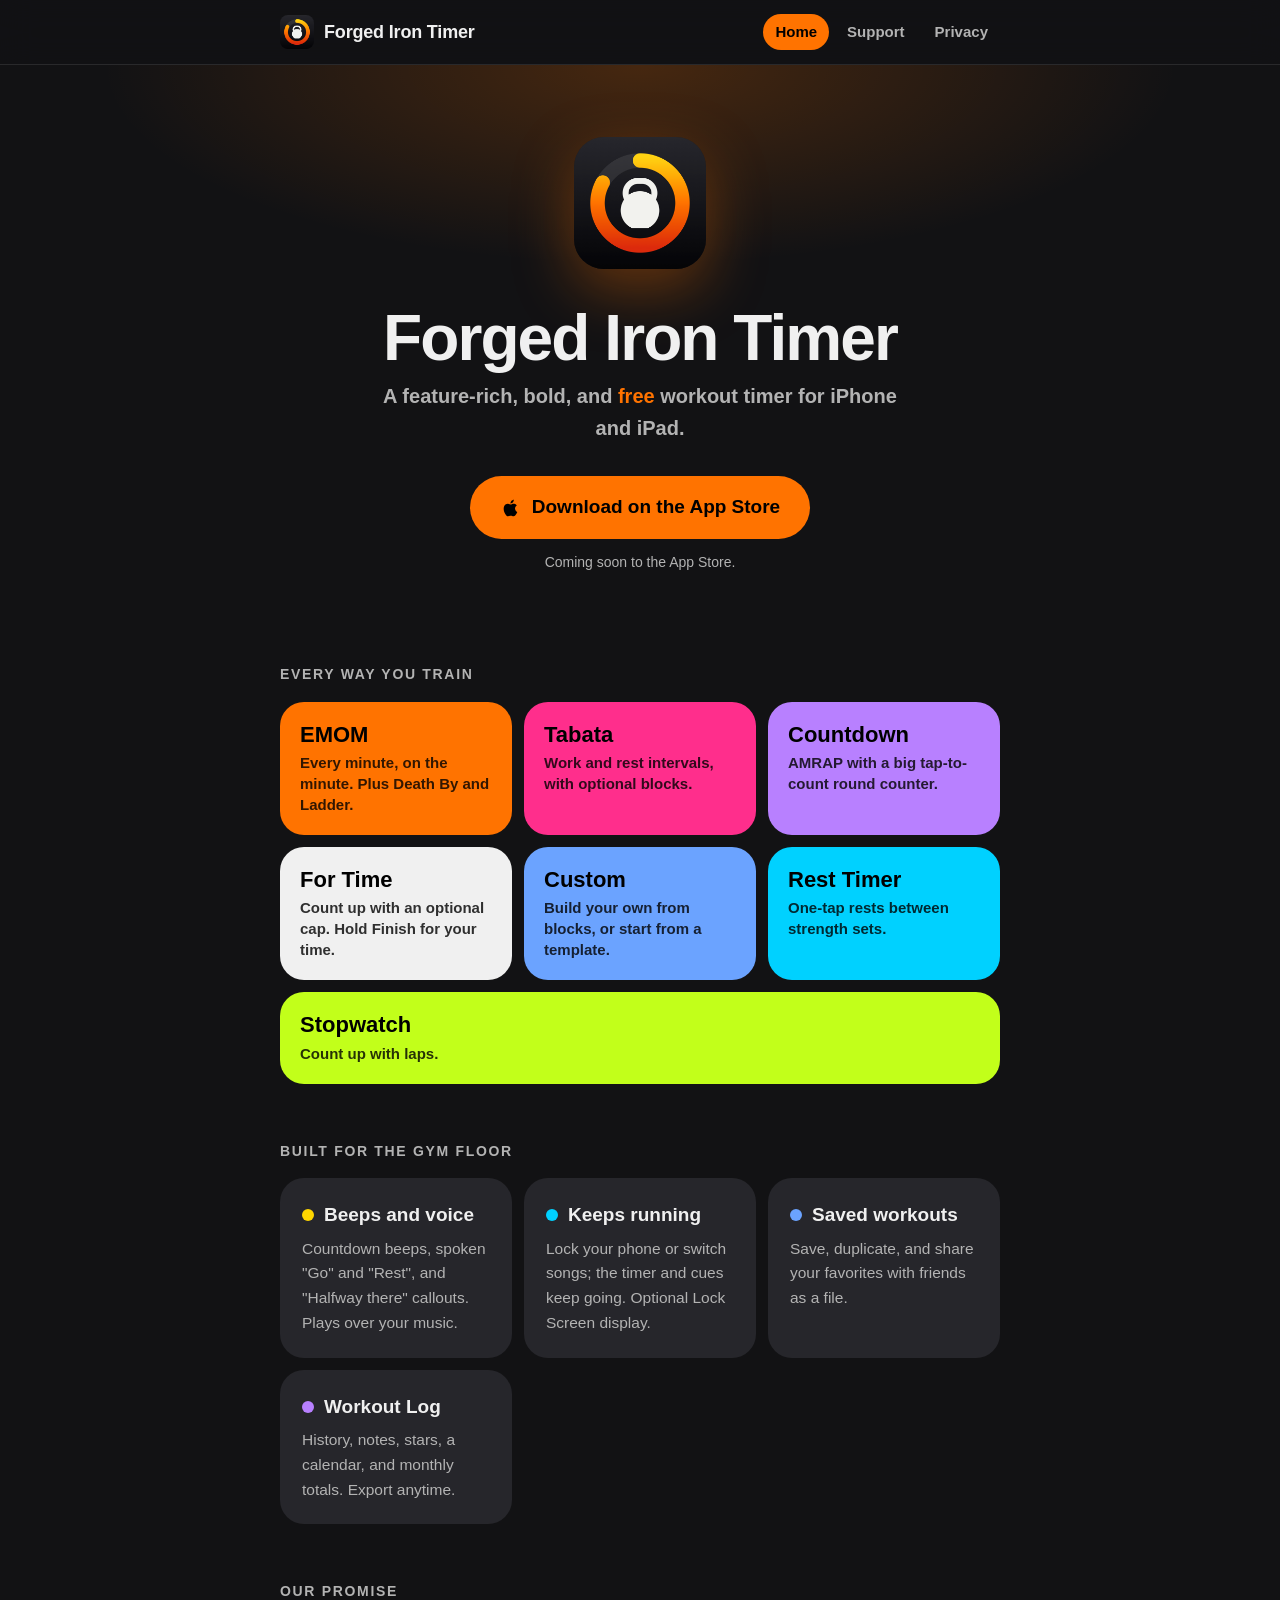
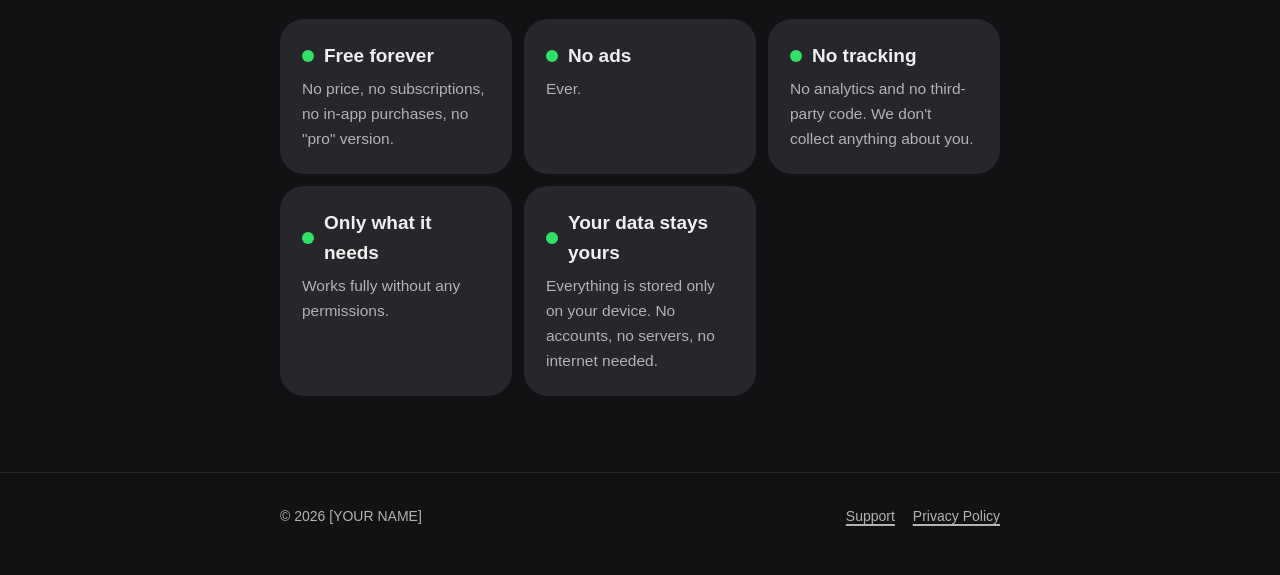
==== index.html @ dd50a9f7 "Add files via upload" ====
<!DOCTYPE html>
<html lang="en">
<head>
    <meta charset="utf-8">
    <meta name="viewport" content="width=device-width, initial-scale=1">
    <title>Forged Iron Timer — a bold, free workout timer for iPhone and iPad</title>
    <meta name="description" content="EMOM, Tabata, AMRAP, For Time, custom workouts, a rest timer, and a stopwatch. Free forever, no ads, no tracking.">
    <meta name="theme-color" content="#121214">
    <link rel="icon" href="favicon.png">
    <link rel="apple-touch-icon" href="apple-touch-icon.png">
    <link rel="stylesheet" href="style.css">
</head>
<body>
    <header class="site-header">
        <div class="wrap">
            <a class="brand" href="./"><img src="icon.png" alt=""><span>Forged Iron Timer</span></a>
            <nav class="site-nav">
                <a href="./" aria-current="page">Home</a>
                <a href="support.html">Support</a>
                <a href="privacy.html">Privacy</a>
            </nav>
        </div>
    </header>

    <main>
        <div class="hero">
            <div class="wrap">
                <img class="app-icon" src="icon.png" alt="Forged Iron Timer app icon">
                <h1>Forged Iron Timer</h1>
                <p class="tagline">A feature-rich, bold, and <strong>free</strong> workout timer for iPhone and iPad.</p>
                <!-- Replace [APP STORE LINK] once the app is live, and remove the "coming soon" line. -->
                <a class="button" href="[APP STORE LINK]">
                    <svg viewBox="0 0 24 24" fill="currentColor" aria-hidden="true"><path d="M16.37 12.6c-.02-2.3 1.88-3.4 1.96-3.46-1.07-1.56-2.73-1.78-3.32-1.8-1.41-.14-2.76.83-3.48.83-.72 0-1.82-.81-3-.79-1.54.02-2.97.9-3.76 2.28-1.61 2.79-.41 6.91 1.15 9.17.77 1.1 1.68 2.34 2.87 2.3 1.15-.05 1.59-.75 2.98-.75 1.39 0 1.78.75 3 .72 1.24-.02 2.02-1.12 2.78-2.23.88-1.28 1.24-2.52 1.26-2.58-.03-.01-2.42-.93-2.44-3.69zM14.1 5.86c.63-.77 1.06-1.83.94-2.89-.91.04-2.02.61-2.67 1.37-.58.67-1.1 1.76-.96 2.8 1.02.08 2.06-.52 2.69-1.28z"/></svg>
                    Download on the App Store
                </a>
                <p class="coming-soon">Coming soon to the App Store.</p>
            </div>
        </div>

        <div class="wrap">
            <section>
                <p class="section-label">Every way you train</p>
                <div class="modes">
                    <div class="mode emom">
                        <h3>EMOM</h3>
                        <p>Every minute, on the minute. Plus Death By and Ladder.</p>
                    </div>
                    <div class="mode tabata">
                        <h3>Tabata</h3>
                        <p>Work and rest intervals, with optional blocks.</p>
                    </div>
                    <div class="mode amrap">
                        <h3>Countdown</h3>
                        <p>AMRAP with a big tap-to-count round counter.</p>
                    </div>
                    <div class="mode fortime">
                        <h3>For Time</h3>
                        <p>Count up with an optional cap. Hold Finish for your time.</p>
                    </div>
                    <div class="mode custom">
                        <h3>Custom</h3>
                        <p>Build your own from blocks, or start from a template.</p>
                    </div>
                    <div class="mode rest">
                        <h3>Rest Timer</h3>
                        <p>One-tap rests between strength sets.</p>
                    </div>
                    <div class="mode stopwatch">
                        <h3>Stopwatch</h3>
                        <p>Count up with laps.</p>
                    </div>
                </div>
            </section>

            <section>
                <p class="section-label">Built for the gym floor</p>
                <div class="cards">
                    <div class="card">
                        <h3><span class="dot ready"></span>Beeps and voice</h3>
                        <p>Countdown beeps, spoken "Go" and "Rest", and "Halfway there" callouts. Plays over your music.</p>
                    </div>
                    <div class="card">
                        <h3><span class="dot volt"></span>Keeps running</h3>
                        <p>Lock your phone or switch songs; the timer and cues keep going. Optional Lock Screen display.</p>
                    </div>
                    <div class="card">
                        <h3><span class="dot steel"></span>Saved workouts</h3>
                        <p>Save, duplicate, and share your favorites with friends as a file.</p>
                    </div>
                    <div class="card">
                        <h3><span class="dot surge"></span>Workout Log</h3>
                        <p>History, notes, stars, a calendar, and monthly totals. Export anytime.</p>
                    </div>
                </div>
            </section>

            <section>
                <p class="section-label">Our promise</p>
                <div class="cards">
                    <div class="card">
                        <h3><span class="dot done"></span>Free forever</h3>
                        <p>No price, no subscriptions, no in-app purchases, no "pro" version.</p>
                    </div>
                    <div class="card">
                        <h3><span class="dot done"></span>No ads</h3>
                        <p>Ever.</p>
                    </div>
                    <div class="card">
                        <h3><span class="dot done"></span>No tracking</h3>
                        <p>No analytics and no third-party code. We don't collect anything about you.</p>
                    </div>
                    <div class="card">
                        <h3><span class="dot done"></span>Only what it needs</h3>
                        <p>Works fully without any permissions.</p>
                    </div>
                    <div class="card">
                        <h3><span class="dot done"></span>Your data stays yours</h3>
                        <p>Everything is stored only on your device. No accounts, no servers, no internet needed.</p>
                    </div>
                </div>
            </section>
        </div>
    </main>

    <footer class="site-footer">
        <div class="wrap">
            <span>© 2026 [YOUR NAME]</span>
            <nav>
                <a href="support.html">Support</a>
                <a href="privacy.html">Privacy Policy</a>
            </nav>
        </div>
    </footer>
</body>
</html>
---- style.css ----
/* Forged Iron Timer website.
   Colors match Shared/Theme.swift in the app. No web fonts, scripts, or outside
   requests, so the site keeps the app's no-tracking promise too. */

:root {
    --background: #121214;
    --surface: #26262b;
    --surface-raised: #2f2f35;
    --text: #f0f0f0;
    --muted: #b3b3b3;
    --line: rgba(255, 255, 255, 0.1);

    --forge: #ff7300;   /* EMOM, accent */
    --volt: #00d1ff;
    --blaze: #ff2e8c;   /* Tabata */
    --surge: #b880ff;   /* Countdown */
    --chalk: #f0f0f0;   /* For Time */
    --steel: #6ba3ff;   /* Custom */
    --lime: #c2ff1a;
    --ready: #ffd600;
    --done: #33e066;

    --radius: 24px;
    --width: 760px;
    --font: ui-rounded, "SF Pro Rounded", -apple-system, BlinkMacSystemFont, "Segoe UI", Roboto, sans-serif;
    color-scheme: dark;
}

* { box-sizing: border-box; }

html { -webkit-text-size-adjust: 100%; }

body {
    margin: 0;
    background: var(--background);
    color: var(--text);
    font-family: var(--font);
    font-size: 17px;
    line-height: 1.6;
}

a { color: var(--forge); text-decoration-thickness: 2px; text-underline-offset: 3px; }
a:hover { color: var(--ready); }

.wrap { max-width: var(--width); margin: 0 auto; padding: 0 20px; }

/* ---------- Header ---------- */

.site-header {
    position: sticky;
    top: 0;
    z-index: 10;
    background: rgba(18, 18, 20, 0.85);
    backdrop-filter: blur(16px);
    -webkit-backdrop-filter: blur(16px);
    border-bottom: 1px solid var(--line);
}

.site-header .wrap {
    display: flex;
    align-items: center;
    justify-content: space-between;
    height: 64px;
}

.brand {
    display: flex;
    align-items: center;
    gap: 10px;
    color: var(--text);
    font-weight: 900;
    font-size: 18px;
    letter-spacing: -0.01em;
    text-decoration: none;
}

.brand img { width: 34px; height: 34px; border-radius: 8px; }
.brand:hover { color: var(--text); }

.site-nav { display: flex; gap: 6px; }

.site-nav a {
    color: var(--muted);
    font-weight: 700;
    font-size: 15px;
    text-decoration: none;
    padding: 6px 12px;
    border-radius: 999px;
}

.site-nav a:hover { color: var(--text); background: var(--surface); }
.site-nav a[aria-current="page"] { color: #000; background: var(--forge); }

/* ---------- Hero ---------- */

.hero {
    text-align: center;
    padding: 72px 0 48px;
    background:
        radial-gradient(ellipse 60% 50% at 50% 0%, rgba(255, 115, 0, 0.22), transparent 70%);
}

.hero .app-icon {
    width: 132px;
    height: 132px;
    border-radius: 30px;
    box-shadow: 0 20px 60px rgba(255, 115, 0, 0.35);
}

.hero h1 {
    margin: 28px 0 8px;
    font-size: clamp(40px, 9vw, 64px);
    font-weight: 900;
    line-height: 1.05;
    letter-spacing: -0.03em;
}

.hero .tagline {
    margin: 0 auto;
    max-width: 520px;
    color: var(--muted);
    font-size: 20px;
    font-weight: 600;
}

.hero .tagline strong { color: var(--forge); }

.button {
    display: inline-flex;
    align-items: center;
    gap: 10px;
    margin-top: 32px;
    padding: 16px 30px;
    border-radius: 999px;
    background: var(--forge);
    color: #000;
    font-size: 19px;
    font-weight: 900;
    text-decoration: none;
    transition: transform 0.15s ease;
}

.button:hover { color: #000; transform: scale(1.04); }
.button svg { width: 22px; height: 22px; }

.coming-soon { margin-top: 12px; color: var(--muted); font-size: 14px; }

/* ---------- Page title (privacy, support) ---------- */

.page-title { padding: 56px 0 8px; }

.page-title .eyebrow {
    color: var(--forge);
    font-size: 14px;
    font-weight: 900;
    letter-spacing: 0.12em;
    text-transform: uppercase;
}

.page-title h1 {
    margin: 6px 0 6px;
    font-size: clamp(34px, 7vw, 48px);
    font-weight: 900;
    line-height: 1.1;
    letter-spacing: -0.02em;
}

.page-title .updated { color: var(--muted); margin: 0; }

/* ---------- Sections ---------- */

section { padding: 28px 0; }

h2 {
    margin: 0 0 14px;
    font-size: 26px;
    font-weight: 900;
    letter-spacing: -0.01em;
}

.section-label {
    margin: 0 0 16px;
    color: var(--muted);
    font-size: 14px;
    font-weight: 900;
    letter-spacing: 0.12em;
    text-transform: uppercase;
}

/* Bright mode tiles with black text, like the app's home screen. */
.modes {
    display: grid;
    grid-template-columns: repeat(auto-fit, minmax(220px, 1fr));
    gap: 12px;
}

.mode {
    padding: 20px;
    border-radius: var(--radius);
    color: #000;
}

.mode h3 { margin: 0 0 4px; font-size: 22px; font-weight: 900; line-height: 1.2; }
.mode p { margin: 0; font-size: 15px; font-weight: 600; line-height: 1.4; opacity: 0.8; }

.mode.emom { background: var(--forge); }
.mode.tabata { background: var(--blaze); }
.mode.amrap { background: var(--surge); }
.mode.fortime { background: var(--chalk); }
.mode.custom { background: var(--steel); }
.mode.rest { background: var(--volt); }
.mode.stopwatch { background: var(--lime); grid-column: 1 / -1; } /* Fills the last row instead of sitting alone. */

/* Dark cards for features, promises, and policy sections. */
.cards {
    display: grid;
    grid-template-columns: repeat(auto-fit, minmax(220px, 1fr));
    gap: 12px;
}

.card {
    padding: 22px;
    border-radius: var(--radius);
    background: var(--surface);
}

.card h3 {
    display: flex;
    align-items: center;
    gap: 10px;
    margin: 0 0 6px;
    font-size: 19px;
    font-weight: 900;
}

.card p { margin: 0; color: var(--muted); font-size: 15.5px; }

.dot {
    flex: none;
    width: 12px;
    height: 12px;
    border-radius: 50%;
    background: var(--forge);
}

.dot.done { background: var(--done); }
.dot.volt { background: var(--volt); }
.dot.blaze { background: var(--blaze); }
.dot.surge { background: var(--surge); }
.dot.steel { background: var(--steel); }
.dot.ready { background: var(--ready); }

/* The highlighted "short version" box. */
.callout {
    margin: 24px 0 8px;
    padding: 26px;
    border-radius: var(--radius);
    background: linear-gradient(135deg, rgba(51, 224, 102, 0.2), rgba(51, 224, 102, 0.05));
    border: 1px solid rgba(51, 224, 102, 0.4);
}

.callout h2 { color: var(--done); font-size: 22px; margin-bottom: 8px; }
.callout p { margin: 0; font-size: 19px; font-weight: 700; }

/* Long-form text (privacy policy). */
.prose section { border-top: 1px solid var(--line); }
.prose section:first-of-type { border-top: 0; }
.prose p, .prose li { color: #d6d6d6; }
.prose strong { color: var(--text); }
.prose ul { padding-left: 22px; }

/* ---------- Support ---------- */

.contact {
    display: flex;
    flex-wrap: wrap;
    align-items: center;
    justify-content: space-between;
    gap: 16px;
    margin: 24px 0 8px;
    padding: 26px;
    border-radius: var(--radius);
    background: var(--forge);
    color: #000;
}

.contact h2 { margin: 0 0 4px; font-size: 24px; }
.contact p { margin: 0; font-weight: 600; }

.contact a.email {
    padding: 12px 22px;
    border-radius: 999px;
    background: #000;
    color: var(--forge);
    font-weight: 900;
    text-decoration: none;
    word-break: break-all;
}

.contact a.email:hover { color: var(--ready); }

.checklist { list-style: none; margin: 0; padding: 0; display: grid; gap: 10px; }

.checklist li {
    display: flex;
    gap: 12px;
    align-items: baseline;
    padding: 14px 18px;
    border-radius: 16px;
    background: var(--surface);
}

.checklist li::before { content: "✓"; color: var(--done); font-weight: 900; }

.faq { display: grid; gap: 10px; }

.faq details {
    border-radius: 18px;
    background: var(--surface);
    overflow: hidden;
}

.faq summary {
    display: flex;
    justify-content: space-between;
    align-items: center;
    gap: 16px;
    padding: 18px 22px;
    font-size: 17.5px;
    font-weight: 800;
    cursor: pointer;
    list-style: none;
}

.faq summary::-webkit-details-marker { display: none; }

.faq summary::after {
    content: "+";
    flex: none;
    display: grid;
    place-items: center;
    width: 30px;
    height: 30px;
    border-radius: 50%;
    background: var(--forge);
    color: #000;
    font-size: 22px;
    font-weight: 900;
    line-height: 1;
    transition: transform 0.2s ease;
}

.faq details[open] summary::after { transform: rotate(45deg); }
.faq details[open] summary { background: var(--surface-raised); }
.faq details p { margin: 0; padding: 16px 22px 20px; color: #d6d6d6; }

/* ---------- Footer ---------- */

.site-footer {
    margin-top: 48px;
    padding: 32px 0 48px;
    border-top: 1px solid var(--line);
    color: var(--muted);
    font-size: 14px;
}

.site-footer .wrap {
    display: flex;
    flex-wrap: wrap;
    justify-content: space-between;
    gap: 12px;
}

.site-footer a { color: var(--muted); }
.site-footer a:hover { color: var(--text); }
.site-footer nav { display: flex; gap: 18px; }

@media (max-width: 520px) {
    .site-header .brand span { display: none; }
    .hero { padding-top: 48px; }
    .contact { flex-direction: column; align-items: flex-start; }
}

@media (prefers-reduced-motion: reduce) {
    * { transition: none !important; }
}
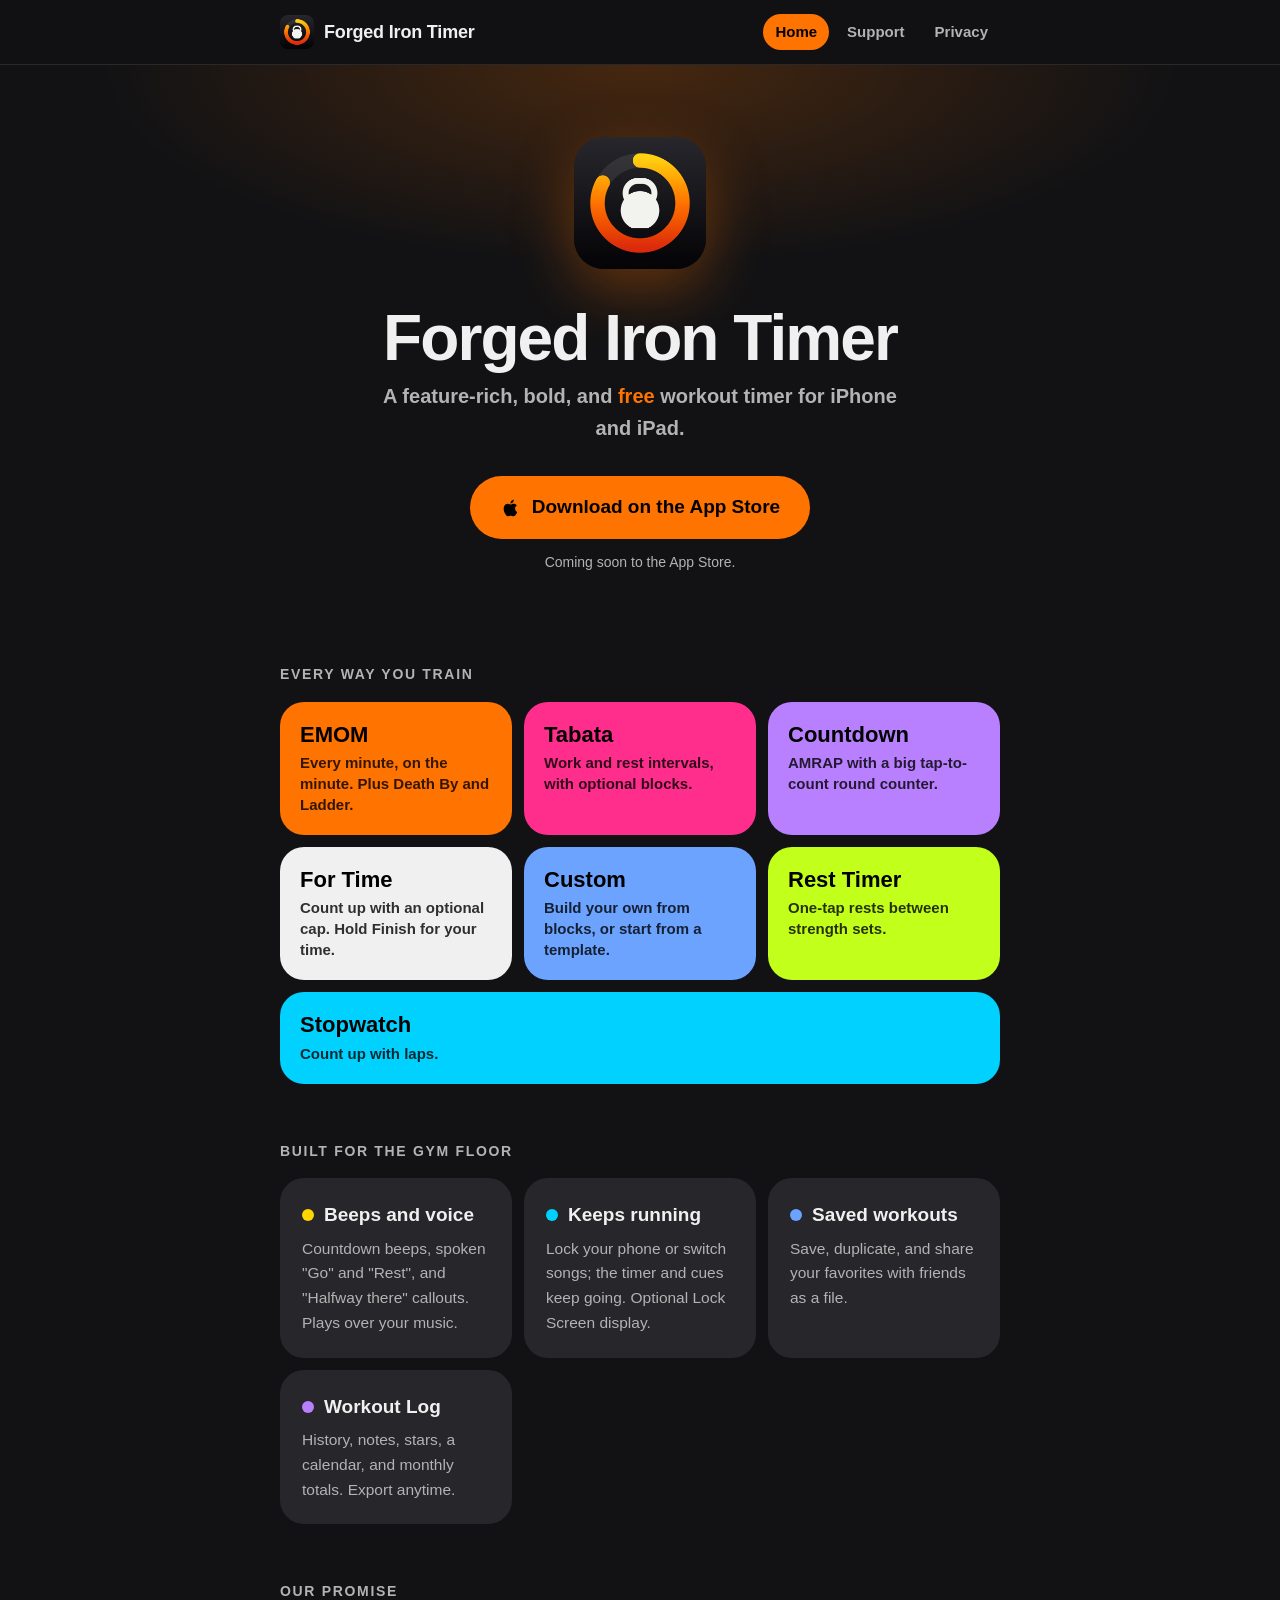
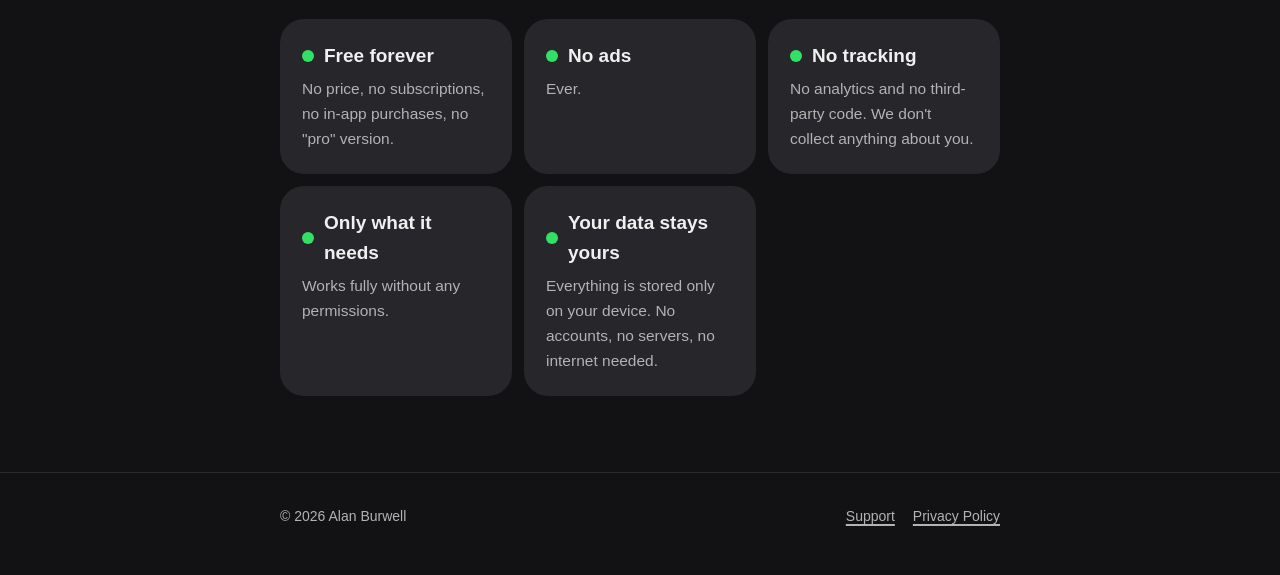
==== commit a7a65f89: "Add files via upload" ====
--- a/index.html
+++ b/index.html
@@ -28,11 +28,12 @@
                 <img class="app-icon" src="icon.png" alt="Forged Iron Timer app icon">
                 <h1>Forged Iron Timer</h1>
                 <p class="tagline">A feature-rich, bold, and <strong>free</strong> workout timer for iPhone and iPad.</p>
-                <!-- Replace [APP STORE LINK] once the app is live, and remove the "coming soon" line. -->
-                <a class="button" href="[APP STORE LINK]">
+                <!-- Not a link until the app is live. Then change this <span> to
+                     <a class="button" href="APP STORE LINK"> and remove the "Coming soon" line. -->
+                <span class="button disabled" aria-disabled="true">
                     <svg viewBox="0 0 24 24" fill="currentColor" aria-hidden="true"><path d="M16.37 12.6c-.02-2.3 1.88-3.4 1.96-3.46-1.07-1.56-2.73-1.78-3.32-1.8-1.41-.14-2.76.83-3.48.83-.72 0-1.82-.81-3-.79-1.54.02-2.97.9-3.76 2.28-1.61 2.79-.41 6.91 1.15 9.17.77 1.1 1.68 2.34 2.87 2.3 1.15-.05 1.59-.75 2.98-.75 1.39 0 1.78.75 3 .72 1.24-.02 2.02-1.12 2.78-2.23.88-1.28 1.24-2.52 1.26-2.58-.03-.01-2.42-.93-2.44-3.69zM14.1 5.86c.63-.77 1.06-1.83.94-2.89-.91.04-2.02.61-2.67 1.37-.58.67-1.1 1.76-.96 2.8 1.02.08 2.06-.52 2.69-1.28z"/></svg>
                     Download on the App Store
-                </a>
+                </span>
                 <p class="coming-soon">Coming soon to the App Store.</p>
             </div>
         </div>
@@ -124,7 +125,7 @@
 
     <footer class="site-footer">
         <div class="wrap">
-            <span>© 2026 [YOUR NAME]</span>
+            <span>© 2026 Alan Burwell</span>
             <nav>
                 <a href="support.html">Support</a>
                 <a href="privacy.html">Privacy Policy</a>
--- a/style.css
+++ b/style.css
@@ -11,12 +11,12 @@
     --line: rgba(255, 255, 255, 0.1);
 
     --forge: #ff7300;   /* EMOM, accent */
-    --volt: #00d1ff;
+    --volt: #00d1ff;    /* Stopwatch */
     --blaze: #ff2e8c;   /* Tabata */
     --surge: #b880ff;   /* Countdown */
     --chalk: #f0f0f0;   /* For Time */
     --steel: #6ba3ff;   /* Custom */
-    --lime: #c2ff1a;
+    --lime: #c2ff1a;    /* Rest Timer */
     --ready: #ffd600;
     --done: #33e066;
 
@@ -141,6 +141,9 @@
 }
 
 .button:hover { color: #000; transform: scale(1.04); }
+/* Before launch the button isn't a link yet; it stays visible but doesn't react. */
+.button.disabled { cursor: default; }
+.button.disabled:hover { transform: none; }
 .button svg { width: 22px; height: 22px; }
 
 .coming-soon { margin-top: 12px; color: var(--muted); font-size: 14px; }
@@ -208,8 +211,8 @@
 .mode.amrap { background: var(--surge); }
 .mode.fortime { background: var(--chalk); }
 .mode.custom { background: var(--steel); }
-.mode.rest { background: var(--volt); }
-.mode.stopwatch { background: var(--lime); grid-column: 1 / -1; } /* Fills the last row instead of sitting alone. */
+.mode.rest { background: var(--lime); }
+.mode.stopwatch { background: var(--volt); grid-column: 1 / -1; } /* Fills the last row instead of sitting alone. */
 
 /* Dark cards for features, promises, and policy sections. */
 .cards {
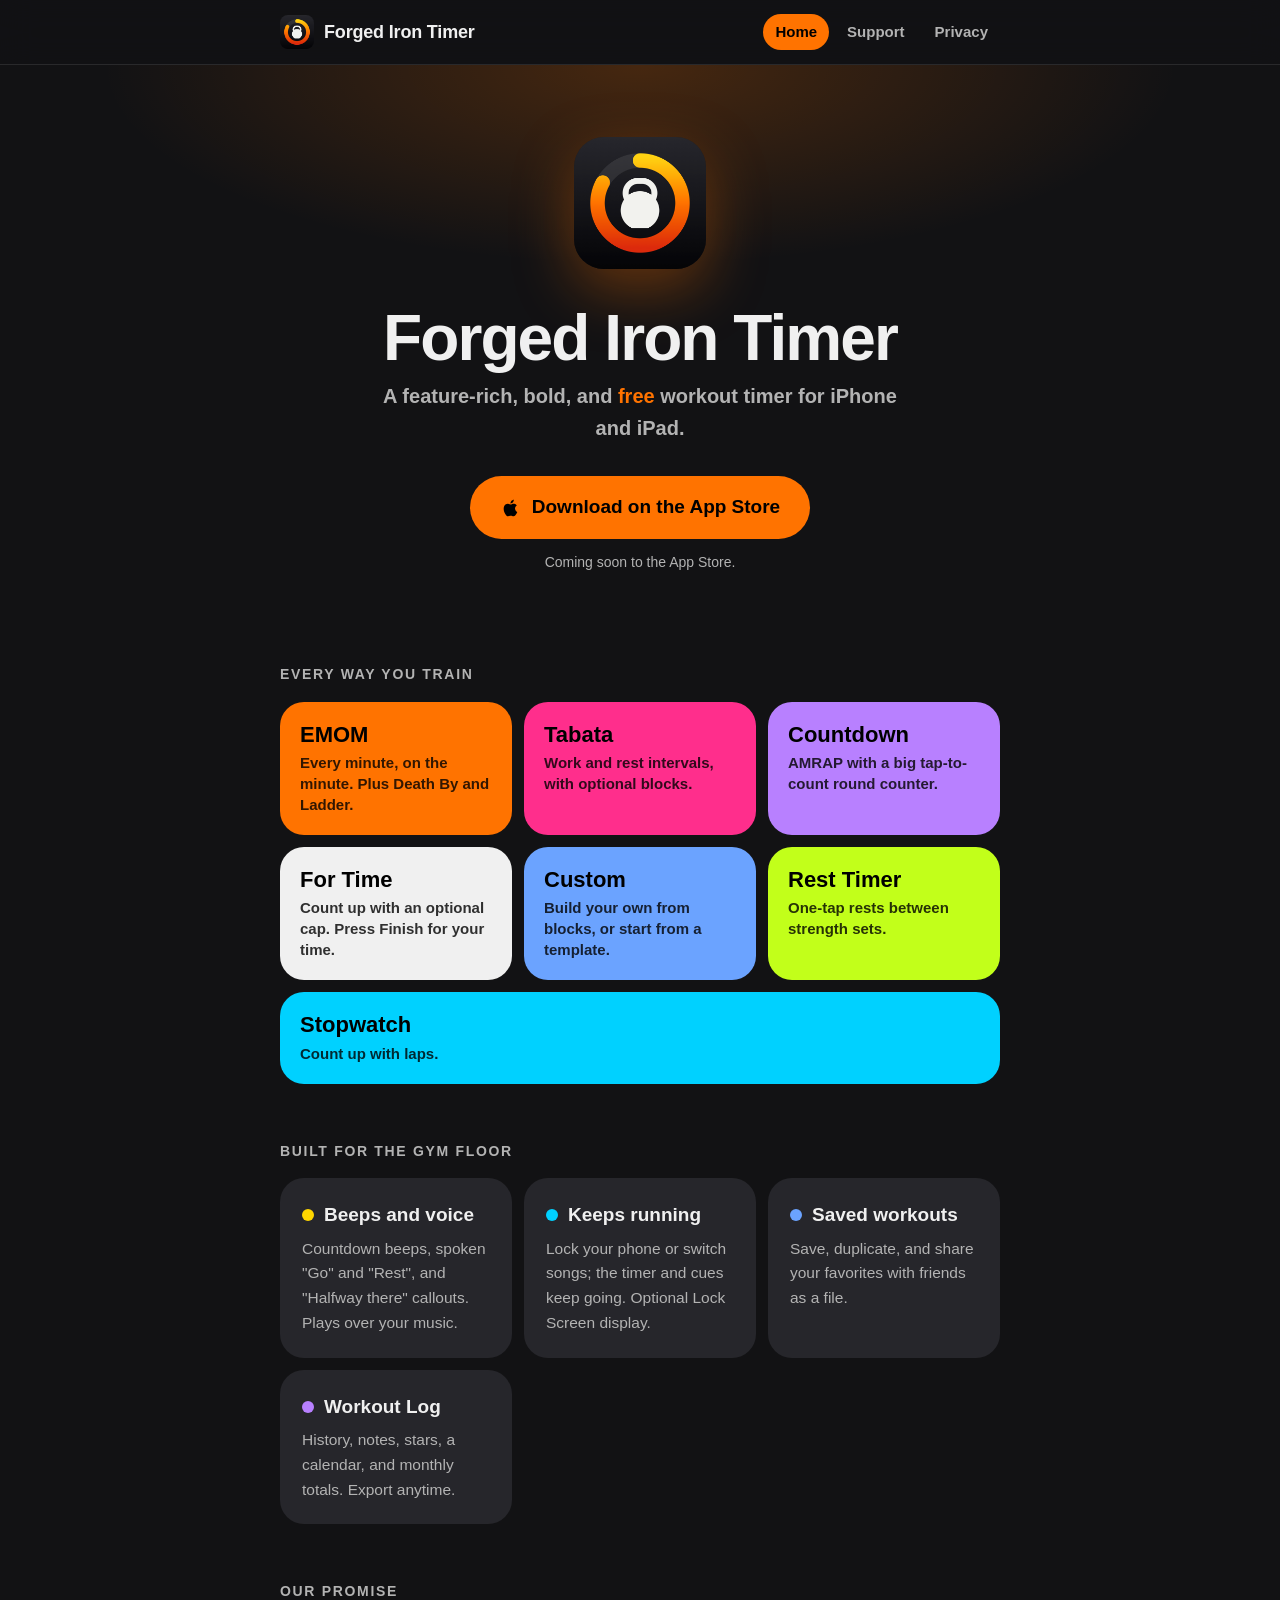
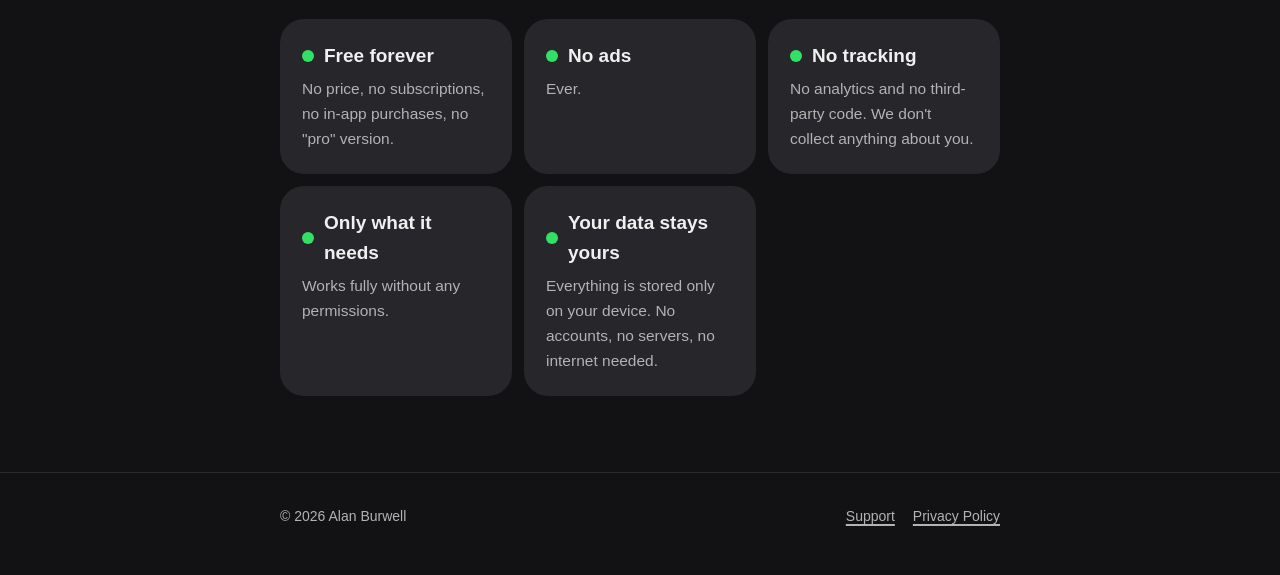
==== commit 105e5df4: "Add files via upload" ====
--- a/index.html
+++ b/index.html
@@ -56,7 +56,7 @@
                     </div>
                     <div class="mode fortime">
                         <h3>For Time</h3>
-                        <p>Count up with an optional cap. Hold Finish for your time.</p>
+                        <p>Count up with an optional cap. Press Finish for your time.</p>
                     </div>
                     <div class="mode custom">
                         <h3>Custom</h3>
--- a/style.css
+++ b/style.css
@@ -297,7 +297,7 @@
     color: var(--forge);
     font-weight: 900;
     text-decoration: none;
-    word-break: break-all;
+    overflow-wrap: anywhere; /* Last resort only; the phone layout below keeps it on one line. */
 }
 
 .contact a.email:hover { color: var(--ready); }
@@ -381,7 +381,15 @@
 @media (max-width: 520px) {
     .site-header .brand span { display: none; }
     .hero { padding-top: 48px; }
-    .contact { flex-direction: column; align-items: flex-start; }
+    .contact { flex-direction: column; align-items: stretch; padding: 22px 18px; }
+    /* Full width, with text that scales to the screen, so the address fits on one line
+       even on a 375-point iPhone SE. */
+    .contact a.email {
+        padding: 12px 10px;
+        text-align: center;
+        font-size: min(17px, 3.9vw);
+        white-space: nowrap;
+    }
 }
 
 @media (prefers-reduced-motion: reduce) {
